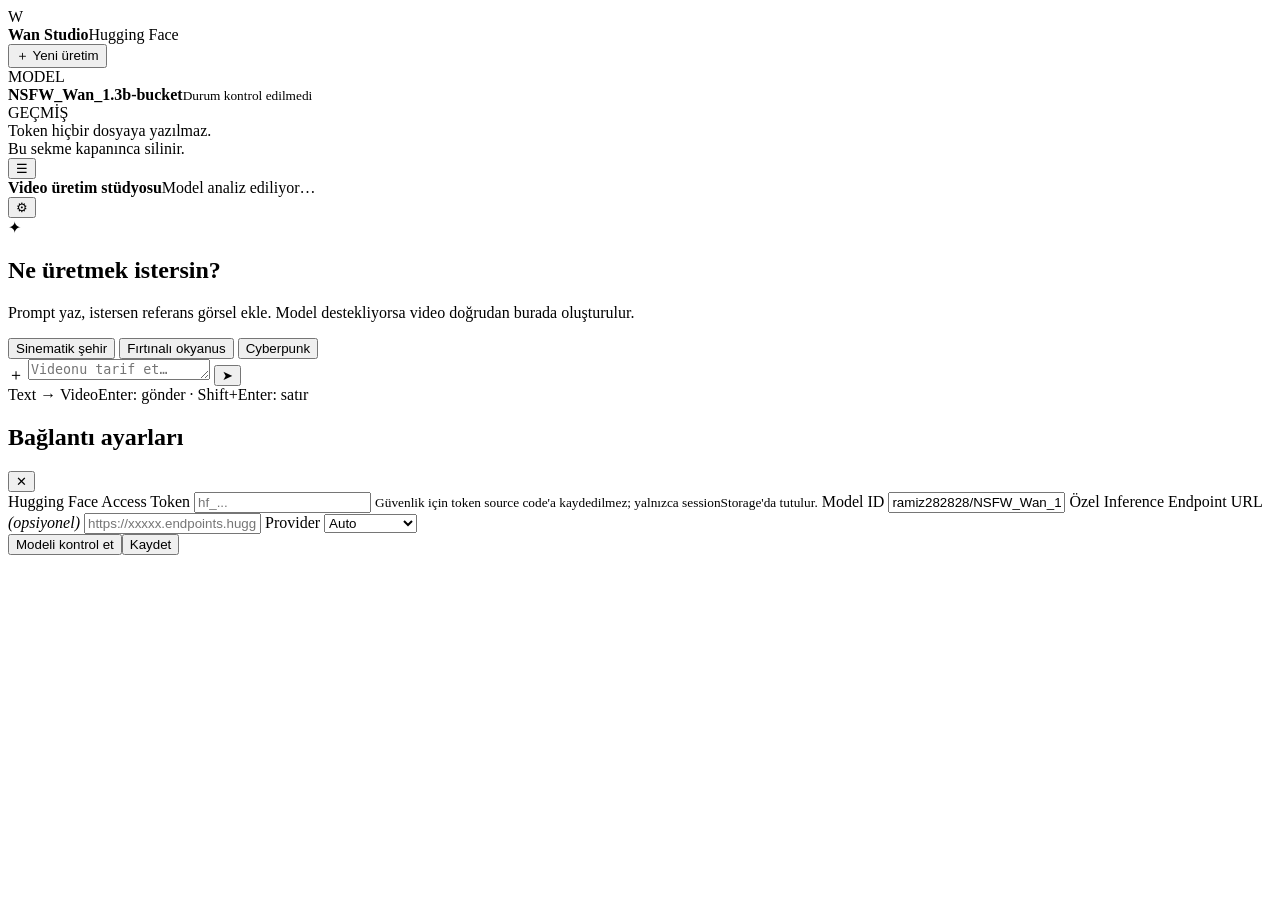
==== index.html @ e72f1aa7 "Publish Wan Studio index on gh-pages" ====
<!doctype html>
<html lang="tr">
<head>
  <meta charset="utf-8" />
  <meta name="viewport" content="width=device-width,initial-scale=1" />
  <meta name="theme-color" content="#0b0b10" />
  <title>Wan Studio — Hugging Face Video</title>
  <link rel="stylesheet" href="style.css" />
</head>
<body>
  <div class="app-shell">
    <aside class="sidebar" id="sidebar">
      <div class="brand"><div class="logo">W</div><div><b>Wan Studio</b><span>Hugging Face</span></div></div>
      <button class="new-chat" id="newChat">＋ Yeni üretim</button>
      <div class="side-title">MODEL</div>
      <div class="model-card">
        <div class="dot" id="statusDot"></div>
        <div class="model-text"><b id="modelShort">NSFW_Wan_1.3b-bucket</b><small id="modelStatus">Durum kontrol edilmedi</small></div>
      </div>
      <div class="side-title">GEÇMİŞ</div>
      <div id="history" class="history"></div>
      <div class="sidebar-footer">Token hiçbir dosyaya yazılmaz.<br/>Bu sekme kapanınca silinir.</div>
    </aside>

    <main class="main">
      <header class="topbar">
        <button class="icon-btn menu-btn" id="menuBtn">☰</button>
        <div><b>Video üretim stüdyosu</b><span id="pipelineLabel">Model analiz ediliyor…</span></div>
        <button class="icon-btn" id="settingsBtn">⚙</button>
      </header>

      <section class="content" id="content">
        <div class="hero" id="hero">
          <div class="hero-orb">✦</div>
          <h1>Ne üretmek istersin?</h1>
          <p>Prompt yaz, istersen referans görsel ekle. Model destekliyorsa video doğrudan burada oluşturulur.</p>
          <div class="chips">
            <button data-prompt="Cinematic slow-motion city scene at night, volumetric lighting, realistic camera movement">Sinematik şehir</button>
            <button data-prompt="A dramatic ocean storm at sunset, cinematic camera, realistic waves, high detail">Fırtınalı okyanus</button>
            <button data-prompt="Futuristic neon vehicle moving through a rainy cyberpunk street, cinematic tracking shot">Cyberpunk</button>
          </div>
        </div>
        <div id="messages" class="messages"></div>
      </section>

      <section class="composer-wrap">
        <div id="filePreview" class="file-preview hidden"></div>
        <div class="composer">
          <label class="attach" title="Görsel ekle">＋<input id="fileInput" type="file" accept="image/*" hidden /></label>
          <textarea id="prompt" rows="1" placeholder="Videonu tarif et…"></textarea>
          <button id="generateBtn" class="generate">➤</button>
        </div>
        <div class="composer-meta"><span id="modeBadge">Text → Video</span><span>Enter: gönder · Shift+Enter: satır</span></div>
      </section>
    </main>
  </div>

  <div class="modal hidden" id="settingsModal">
    <div class="modal-card">
      <div class="modal-head"><h2>Bağlantı ayarları</h2><button class="icon-btn" id="closeSettings">✕</button></div>
      <label>Hugging Face Access Token</label>
      <input id="tokenInput" type="password" placeholder="hf_..." autocomplete="off" />
      <small>Güvenlik için token source code'a kaydedilmez; yalnızca sessionStorage'da tutulur.</small>
      <label>Model ID</label>
      <input id="modelInput" value="ramiz282828/NSFW_Wan_1.3b-bucket" />
      <label>Özel Inference Endpoint URL <em>(opsiyonel)</em></label>
      <input id="endpointInput" placeholder="https://xxxxx.endpoints.huggingface.cloud" />
      <label>Provider</label>
      <select id="providerInput">
        <option value="auto">Auto</option><option value="fal-ai">fal-ai</option><option value="replicate">replicate</option><option value="novita">novita</option><option value="together">together</option><option value="wavespeed">wavespeed</option><option value="hf-inference">hf-inference</option>
      </select>
      <div class="modal-actions"><button id="checkBtn" class="secondary">Modeli kontrol et</button><button id="saveSettings" class="primary">Kaydet</button></div>
      <div id="checkResult" class="check-result"></div>
    </div>
  </div>

  <script type="module" src="app.js"></script>
</body>
</html>
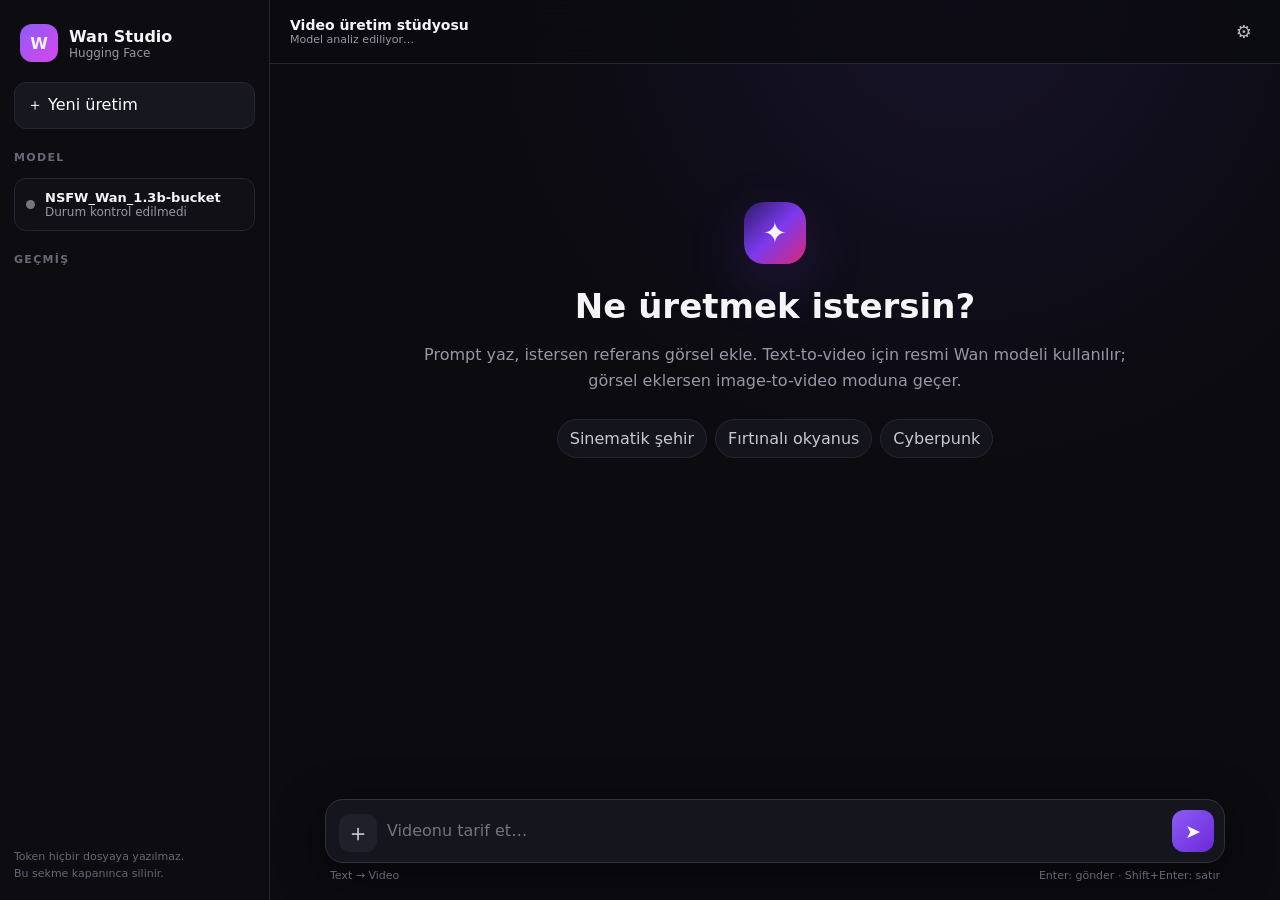
==== commit bfda03ca: "Set supported Wan model defaults" ====
--- a/index.html
+++ b/index.html
@@ -33,7 +33,7 @@
         <div class="hero" id="hero">
           <div class="hero-orb">✦</div>
           <h1>Ne üretmek istersin?</h1>
-          <p>Prompt yaz, istersen referans görsel ekle. Model destekliyorsa video doğrudan burada oluşturulur.</p>
+          <p>Prompt yaz, istersen referans görsel ekle. Text-to-video için resmi Wan modeli kullanılır; görsel eklersen image-to-video moduna geçer.</p>
           <div class="chips">
             <button data-prompt="Cinematic slow-motion city scene at night, volumetric lighting, realistic camera movement">Sinematik şehir</button>
             <button data-prompt="A dramatic ocean storm at sunset, cinematic camera, realistic waves, high detail">Fırtınalı okyanus</button>
@@ -62,12 +62,12 @@
       <input id="tokenInput" type="password" placeholder="hf_..." autocomplete="off" />
       <small>Güvenlik için token source code'a kaydedilmez; yalnızca sessionStorage'da tutulur.</small>
       <label>Model ID</label>
-      <input id="modelInput" value="ramiz282828/NSFW_Wan_1.3b-bucket" />
+      <input id="modelInput" value="Wan-AI/Wan2.1-T2V-1.3B" />
       <label>Özel Inference Endpoint URL <em>(opsiyonel)</em></label>
       <input id="endpointInput" placeholder="https://xxxxx.endpoints.huggingface.cloud" />
       <label>Provider</label>
       <select id="providerInput">
-        <option value="auto">Auto</option><option value="fal-ai">fal-ai</option><option value="replicate">replicate</option><option value="novita">novita</option><option value="together">together</option><option value="wavespeed">wavespeed</option><option value="hf-inference">hf-inference</option>
+        <option value="fal-ai" selected>fal-ai</option><option value="auto">Auto</option><option value="replicate">replicate</option><option value="novita">novita</option><option value="together">together</option><option value="wavespeed">wavespeed</option><option value="hf-inference">hf-inference</option>
       </select>
       <div class="modal-actions"><button id="checkBtn" class="secondary">Modeli kontrol et</button><button id="saveSettings" class="primary">Kaydet</button></div>
       <div id="checkResult" class="check-result"></div>
--- a/style.css
+++ b/style.css
@@ -0,0 +1 @@
+:root{--bg:#0b0b10;--panel:#121219;--panel2:#171720;--line:#262633;--text:#f5f5f7;--muted:#9797a6;--accent:#8b5cf6;--accent2:#6d28d9;--good:#22c55e;--bad:#ef4444}*{box-sizing:border-box}body{margin:0;background:radial-gradient(circle at 75% 0,#171229 0,#0b0b10 35%);color:var(--text);font-family:Inter,ui-sans-serif,system-ui,-apple-system,Segoe UI,Roboto,Arial,sans-serif;height:100vh;overflow:hidden}.app-shell{display:grid;grid-template-columns:270px 1fr;height:100vh}.sidebar{border-right:1px solid var(--line);background:rgba(12,12,18,.94);padding:18px 14px;display:flex;flex-direction:column;gap:14px}.brand{display:flex;gap:11px;align-items:center;padding:6px}.brand .logo{width:38px;height:38px;display:grid;place-items:center;border-radius:12px;background:linear-gradient(135deg,var(--accent),#d946ef);font-weight:900}.brand div:last-child{display:flex;flex-direction:column}.brand span,.model-text small{font-size:12px;color:var(--muted)}button,input,textarea,select{font:inherit}.new-chat{border:1px solid var(--line);background:var(--panel2);color:#fff;border-radius:12px;padding:12px;cursor:pointer;text-align:left}.new-chat:hover{border-color:#45455a}.side-title{font-size:11px;font-weight:800;color:#686878;letter-spacing:.12em;margin-top:8px}.model-card{display:flex;align-items:center;gap:10px;padding:11px;border:1px solid var(--line);border-radius:12px;background:#101016}.dot{width:9px;height:9px;border-radius:50%;background:#777}.dot.good{background:var(--good);box-shadow:0 0 12px #22c55e99}.dot.bad{background:var(--bad);box-shadow:0 0 12px #ef444477}.model-text{min-width:0;display:flex;flex-direction:column}.model-text b{font-size:13px;white-space:nowrap;overflow:hidden;text-overflow:ellipsis}.history{display:flex;flex-direction:column;gap:7px;overflow:auto}.history-item{padding:9px 10px;border-radius:9px;color:#c8c8d3;font-size:13px;white-space:nowrap;overflow:hidden;text-overflow:ellipsis;cursor:pointer}.history-item:hover{background:#171720}.sidebar-footer{margin-top:auto;color:#666677;font-size:11px;line-height:1.5}.main{display:grid;grid-template-rows:64px 1fr auto;min-width:0}.topbar{display:flex;align-items:center;gap:12px;border-bottom:1px solid var(--line);padding:0 20px;background:rgba(11,11,16,.75);backdrop-filter:blur(18px);z-index:5}.topbar>div{display:flex;flex-direction:column;flex:1}.topbar b{font-size:14px}.topbar span{color:var(--muted);font-size:11px}.icon-btn{border:0;background:transparent;color:#bbb;cursor:pointer;font-size:18px;border-radius:9px;padding:8px}.icon-btn:hover{background:#1c1c25;color:#fff}.menu-btn{display:none}.content{overflow:auto;padding:30px max(20px,calc((100% - 900px)/2));scroll-behavior:smooth}.hero{text-align:center;max-width:720px;margin:12vh auto 0}.hero-orb{width:62px;height:62px;margin:auto;display:grid;place-items:center;border-radius:20px;background:linear-gradient(135deg,#2d1b69,#7c3aed,#db2777);font-size:29px;box-shadow:0 20px 60px #7c3aed33}.hero h1{font-size:34px;margin:22px 0 9px}.hero p{color:var(--muted);line-height:1.65}.chips{display:flex;justify-content:center;flex-wrap:wrap;gap:8px;margin-top:24px}.chips button{background:#14141c;border:1px solid var(--line);color:#c8c8d3;padding:9px 12px;border-radius:999px;cursor:pointer}.messages{display:flex;flex-direction:column;gap:24px}.message{display:flex;gap:14px;max-width:820px}.message.user{margin-left:auto;flex-direction:row-reverse}.avatar{width:32px;height:32px;border-radius:10px;display:grid;place-items:center;background:#1b1b24;flex:none}.user .avatar{background:#3c2b6e}.bubble{background:#13131b;border:1px solid var(--line);border-radius:16px;padding:14px 16px;line-height:1.55;max-width:min(720px,78vw)}.user .bubble{background:#1d1830}.result-video{width:min(720px,76vw);border-radius:16px;border:1px solid var(--line);background:#000;margin-top:10px}.result-actions{display:flex;gap:8px;margin-top:10px}.result-actions a,.result-actions button{color:#fff;background:#1d1d28;border:1px solid #323244;border-radius:9px;padding:8px 10px;text-decoration:none;cursor:pointer}.composer-wrap{padding:8px max(20px,calc((100% - 900px)/2)) 18px;background:linear-gradient(transparent,#0b0b10 20%)}.composer{display:flex;align-items:flex-end;gap:10px;background:#15151d;border:1px solid #30303d;border-radius:18px;padding:10px 10px 10px 13px;box-shadow:0 12px 50px #0006}.composer:focus-within{border-color:#5a467e}.composer textarea{flex:1;resize:none;max-height:180px;background:transparent;border:0;outline:0;color:#fff;padding:10px 0;line-height:1.4}.attach{width:38px;height:38px;border-radius:11px;display:grid;place-items:center;background:#20202a;cursor:pointer;font-size:24px;color:#cfcfd9}.generate{width:42px;height:42px;border:0;border-radius:12px;background:linear-gradient(135deg,var(--accent),var(--accent2));color:#fff;cursor:pointer;font-size:19px}.generate:disabled{opacity:.45;cursor:not-allowed}.composer-meta{display:flex;justify-content:space-between;color:#666677;font-size:11px;padding:6px 5px 0}.file-preview{display:inline-flex;align-items:center;gap:10px;background:#171720;border:1px solid var(--line);border-radius:12px;padding:8px;margin-bottom:7px}.file-preview img{width:46px;height:46px;object-fit:cover;border-radius:8px}.file-preview button{border:0;background:#2a2a36;color:#fff;border-radius:7px;cursor:pointer}.hidden{display:none!important}.modal{position:fixed;inset:0;background:#0009;backdrop-filter:blur(8px);display:grid;place-items:center;padding:20px;z-index:20}.modal-card{width:min(560px,100%);background:#121219;border:1px solid #30303c;border-radius:20px;padding:22px;box-shadow:0 30px 100px #000}.modal-head{display:flex;align-items:center;justify-content:space-between}.modal-head h2{margin:0 0 18px}.modal-card label{display:block;font-size:12px;color:#b6b6c2;margin:14px 0 6px}.modal-card em{color:#777;font-style:normal}.modal-card input,.modal-card select{width:100%;padding:12px;border:1px solid #333342;border-radius:10px;background:#0d0d13;color:#fff;outline:0}.modal-card small{display:block;color:#77778a;margin-top:6px}.modal-actions{display:flex;justify-content:flex-end;gap:8px;margin-top:18px}.primary,.secondary{padding:10px 14px;border-radius:10px;cursor:pointer}.primary{border:0;background:var(--accent);color:#fff}.secondary{border:1px solid #343444;background:#1a1a23;color:#fff}.check-result{font-size:12px;color:#aaa;margin-top:12px;line-height:1.5}.loader{display:inline-block;width:15px;height:15px;border:2px solid #555;border-top-color:#fff;border-radius:50%;animation:spin .7s linear infinite}@keyframes spin{to{transform:rotate(360deg)}}@media(max-width:800px){.app-shell{grid-template-columns:1fr}.sidebar{position:fixed;inset:0 auto 0 0;width:280px;z-index:30;transform:translateX(-100%);transition:.25s}.sidebar.open{transform:translateX(0)}.menu-btn{display:block}.content{padding:22px 14px}.composer-wrap{padding:8px 12px 12px}.hero{margin-top:7vh}.hero h1{font-size:28px}.bubble,.result-video{max-width:82vw}.topbar{padding:0 12px}}
